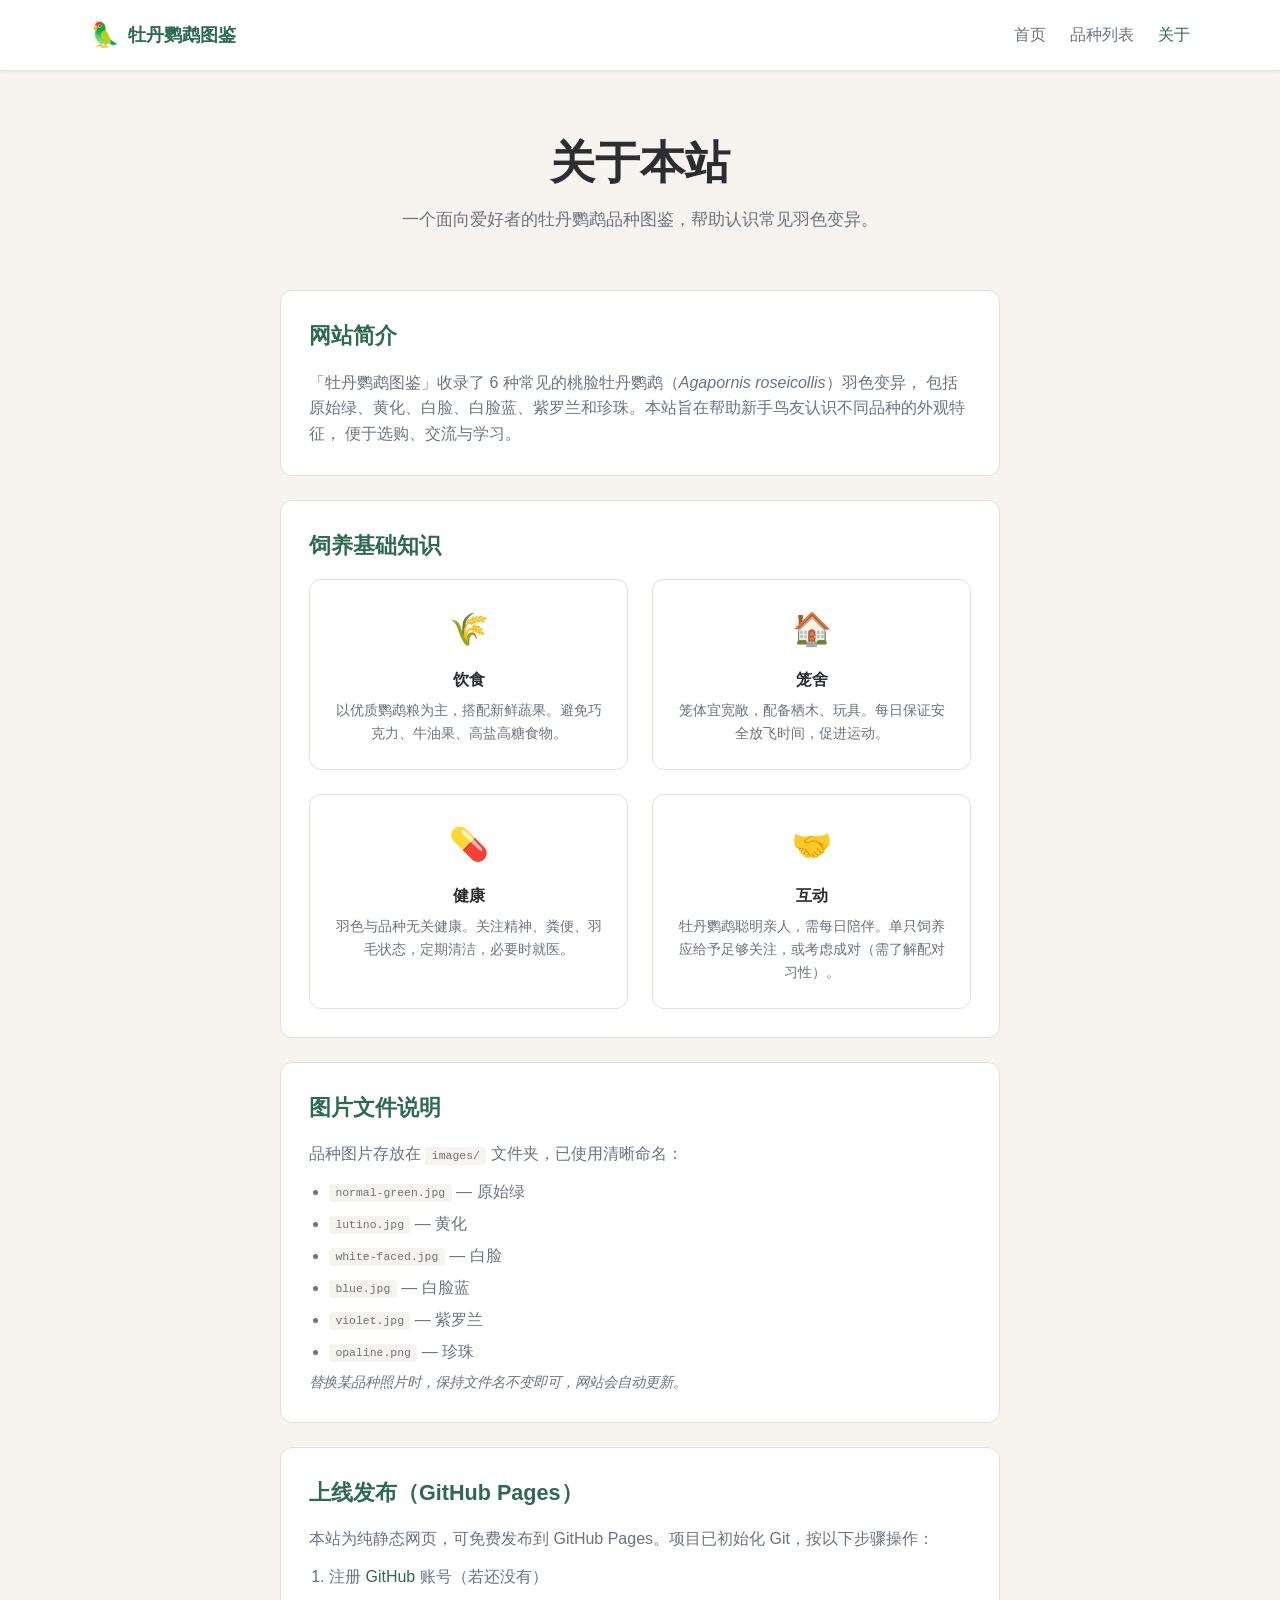
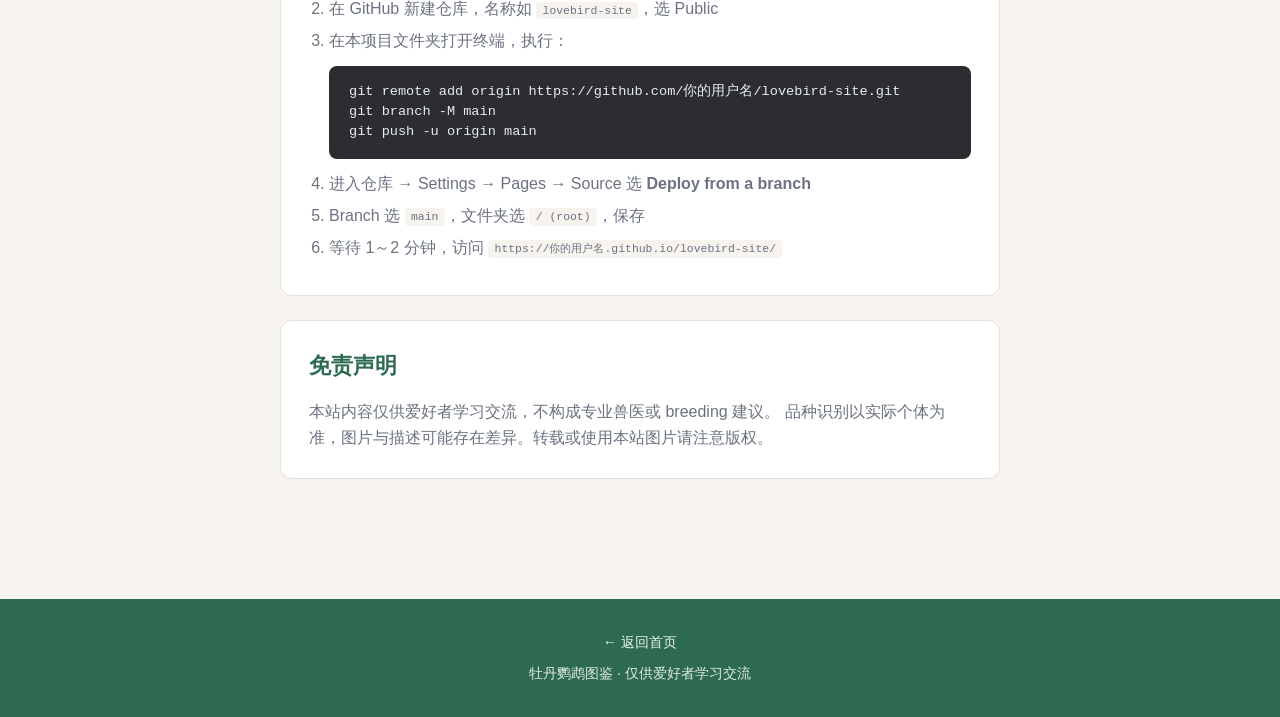
==== about.html @ e8158763 "Initial commit: 牡丹鹦鹉图鉴静态网站，含 6 品种与 GitHub Pages 配置" ====
<!DOCTYPE html>
<html lang="zh-CN">
<head>
  <meta charset="UTF-8">
  <meta name="viewport" content="width=device-width, initial-scale=1.0">
  <title>关于 | 牡丹鹦鹉图鉴</title>
  <meta name="description" content="关于牡丹鹦鹉图鉴网站、饲养基础知识与上线说明。">
  <link rel="stylesheet" href="style.css">
</head>
<body>

  <header class="site-header">
    <div class="container nav">
      <a href="index.html" class="logo">
        <span class="logo-icon">🦜</span>
        <span>牡丹鹦鹉图鉴</span>
      </a>
      <nav>
        <ul class="nav-links">
          <li><a href="index.html">首页</a></li>
          <li><a href="varieties.html">品种列表</a></li>
          <li><a href="about.html" class="active">关于</a></li>
        </ul>
      </nav>
    </div>
  </header>

  <main>
    <section class="hero" style="padding-bottom: 1.5rem;">
      <div class="container">
        <h1>关于本站</h1>
        <p>一个面向爱好者的牡丹鹦鹉品种图鉴，帮助认识常见羽色变异。</p>
      </div>
    </section>

    <section class="section" style="padding-top: 0;">
      <div class="container about-content">

        <article class="about-block">
          <h2>网站简介</h2>
          <p>
            「牡丹鹦鹉图鉴」收录了 6 种常见的桃脸牡丹鹦鹉（<em>Agapornis roseicollis</em>）羽色变异，
            包括原始绿、黄化、白脸、白脸蓝、紫罗兰和珍珠。本站旨在帮助新手鸟友认识不同品种的外观特征，
            便于选购、交流与学习。
          </p>
        </article>

        <article class="about-block">
          <h2>饲养基础知识</h2>
          <div class="features">
            <div class="feature-item">
              <div class="feature-icon">🌾</div>
              <h3>饮食</h3>
              <p>以优质鹦鹉粮为主，搭配新鲜蔬果。避免巧克力、牛油果、高盐高糖食物。</p>
            </div>
            <div class="feature-item">
              <div class="feature-icon">🏠</div>
              <h3>笼舍</h3>
              <p>笼体宜宽敞，配备栖木、玩具。每日保证安全放飞时间，促进运动。</p>
            </div>
            <div class="feature-item">
              <div class="feature-icon">💊</div>
              <h3>健康</h3>
              <p>羽色与品种无关健康。关注精神、粪便、羽毛状态，定期清洁，必要时就医。</p>
            </div>
            <div class="feature-item">
              <div class="feature-icon">🤝</div>
              <h3>互动</h3>
              <p>牡丹鹦鹉聪明亲人，需每日陪伴。单只饲养应给予足够关注，或考虑成对（需了解配对习性）。</p>
            </div>
          </div>
        </article>

        <article class="about-block">
          <h2>图片文件说明</h2>
          <p>品种图片存放在 <code>images/</code> 文件夹，已使用清晰命名：</p>
          <ul class="about-list">
            <li><code>normal-green.jpg</code> — 原始绿</li>
            <li><code>lutino.jpg</code> — 黄化</li>
            <li><code>white-faced.jpg</code> — 白脸</li>
            <li><code>blue.jpg</code> — 白脸蓝</li>
            <li><code>violet.jpg</code> — 紫罗兰</li>
            <li><code>opaline.png</code> — 珍珠</li>
          </ul>
          <p class="about-note">替换某品种照片时，保持文件名不变即可，网站会自动更新。</p>
        </article>

        <article class="about-block">
          <h2>上线发布（GitHub Pages）</h2>
          <p>本站为纯静态网页，可免费发布到 GitHub Pages。项目已初始化 Git，按以下步骤操作：</p>
          <ol class="about-list about-steps">
            <li>注册 <a href="https://github.com/" target="_blank" rel="noopener">GitHub</a> 账号（若还没有）</li>
            <li>在 GitHub 新建仓库，名称如 <code>lovebird-site</code>，选 Public</li>
            <li>在本项目文件夹打开终端，执行：
              <pre class="code-block">git remote add origin https://github.com/你的用户名/lovebird-site.git
git branch -M main
git push -u origin main</pre>
            </li>
            <li>进入仓库 → Settings → Pages → Source 选 <strong>Deploy from a branch</strong></li>
            <li>Branch 选 <code>main</code>，文件夹选 <code>/ (root)</code>，保存</li>
            <li>等待 1～2 分钟，访问 <code>https://你的用户名.github.io/lovebird-site/</code></li>
          </ol>
        </article>

        <article class="about-block">
          <h2>免责声明</h2>
          <p>
            本站内容仅供爱好者学习交流，不构成专业兽医或 breeding 建议。
            品种识别以实际个体为准，图片与描述可能存在差异。转载或使用本站图片请注意版权。
          </p>
        </article>

      </div>
    </section>
  </main>

  <footer class="site-footer">
    <div class="container">
      <p><a href="index.html">← 返回首页</a></p>
      <p style="margin-top: 0.5rem;">牡丹鹦鹉图鉴 · 仅供爱好者学习交流</p>
    </div>
  </footer>

</body>
</html>
---- style.css ----
/* ===== 基础设置 ===== */
*,
*::before,
*::after {
  box-sizing: border-box;
  margin: 0;
  padding: 0;
}

:root {
  --color-bg: #f7f4ef;
  --color-surface: #ffffff;
  --color-primary: #2d6a4f;
  --color-primary-light: #40916c;
  --color-accent: #e07a5f;
  --color-accent-soft: #f4a261;
  --color-text: #2b2d31;
  --color-text-muted: #6b7280;
  --color-border: #e5e0d8;
  --shadow-sm: 0 1px 3px rgba(0, 0, 0, 0.06);
  --shadow-md: 0 4px 20px rgba(45, 106, 79, 0.1);
  --radius: 12px;
  --max-width: 1100px;
}

html {
  scroll-behavior: smooth;
}

body {
  font-family: "Segoe UI", "PingFang SC", "Microsoft YaHei", sans-serif;
  background: var(--color-bg);
  color: var(--color-text);
  line-height: 1.6;
  min-height: 100vh;
}

img {
  max-width: 100%;
  display: block;
}

a {
  color: var(--color-primary);
  text-decoration: none;
}

a:hover {
  color: var(--color-primary-light);
}

/* ===== 布局 ===== */
.container {
  width: min(100% - 2rem, var(--max-width));
  margin-inline: auto;
}

/* ===== 导航 ===== */
.site-header {
  background: var(--color-surface);
  border-bottom: 1px solid var(--color-border);
  position: sticky;
  top: 0;
  z-index: 100;
  box-shadow: var(--shadow-sm);
}

.nav {
  display: flex;
  align-items: center;
  justify-content: space-between;
  padding: 1rem 0;
  gap: 1rem;
}

.logo {
  display: flex;
  align-items: center;
  gap: 0.5rem;
  font-weight: 700;
  font-size: 1.15rem;
  color: var(--color-primary);
}

.logo-icon {
  font-size: 1.5rem;
}

.nav-links {
  display: flex;
  gap: 1.5rem;
  list-style: none;
}

.nav-links a {
  color: var(--color-text-muted);
  font-weight: 500;
  transition: color 0.2s;
}

.nav-links a:hover,
.nav-links a.active {
  color: var(--color-primary);
}

/* ===== 首页 Hero ===== */
.hero {
  padding: 4rem 0 3rem;
  text-align: center;
}

.hero-badge {
  display: inline-block;
  background: rgba(45, 106, 79, 0.1);
  color: var(--color-primary);
  font-size: 0.85rem;
  font-weight: 600;
  padding: 0.35rem 0.85rem;
  border-radius: 999px;
  margin-bottom: 1rem;
}

.hero h1 {
  font-size: clamp(1.8rem, 5vw, 2.8rem);
  line-height: 1.25;
  margin-bottom: 1rem;
  color: var(--color-text);
}

.hero p {
  font-size: 1.05rem;
  color: var(--color-text-muted);
  max-width: 560px;
  margin: 0 auto 2rem;
}

.btn {
  display: inline-block;
  background: var(--color-primary);
  color: #fff;
  padding: 0.75rem 1.5rem;
  border-radius: 999px;
  font-weight: 600;
  transition: background 0.2s, transform 0.15s;
}

.btn:hover {
  background: var(--color-primary-light);
  color: #fff;
  transform: translateY(-1px);
}

.btn-outline {
  background: transparent;
  color: var(--color-primary);
  border: 2px solid var(--color-primary);
  margin-left: 0.75rem;
}

.btn-outline:hover {
  background: var(--color-primary);
  color: #fff;
}

/* ===== 区块标题 ===== */
.section {
  padding: 3rem 0;
}

.section-header {
  text-align: center;
  margin-bottom: 2.5rem;
}

.section-header h2 {
  font-size: 1.75rem;
  margin-bottom: 0.5rem;
}

.section-header p {
  color: var(--color-text-muted);
}

/* ===== 品种卡片网格 ===== */
.variety-grid {
  display: grid;
  grid-template-columns: repeat(auto-fill, minmax(280px, 1fr));
  gap: 1.5rem;
}

.variety-card {
  background: var(--color-surface);
  border-radius: var(--radius);
  overflow: hidden;
  box-shadow: var(--shadow-sm);
  border: 1px solid var(--color-border);
  transition: transform 0.2s, box-shadow 0.2s;
}

.variety-card:hover {
  transform: translateY(-4px);
  box-shadow: var(--shadow-md);
}

.variety-card > a {
  display: block;
}

.variety-card > a:hover img {
  opacity: 0.92;
}

.variety-card img {
  width: 100%;
  height: 200px;
  object-fit: cover;
  background: #e8e4dc;
}

.variety-card-body {
  padding: 1.25rem;
}

.variety-tag {
  display: inline-block;
  font-size: 0.75rem;
  font-weight: 600;
  color: var(--color-accent);
  background: rgba(224, 122, 95, 0.12);
  padding: 0.2rem 0.6rem;
  border-radius: 999px;
  margin-bottom: 0.5rem;
}

.variety-card h3 {
  font-size: 1.15rem;
  margin-bottom: 0.35rem;
}

.variety-en {
  font-size: 0.85rem;
  color: var(--color-text-muted);
  font-style: italic;
  margin-bottom: 0.75rem;
}

.variety-card p {
  font-size: 0.92rem;
  color: var(--color-text-muted);
}

/* ===== 特色说明 ===== */
.features {
  display: grid;
  grid-template-columns: repeat(auto-fit, minmax(240px, 1fr));
  gap: 1.5rem;
}

.feature-item {
  background: var(--color-surface);
  padding: 1.5rem;
  border-radius: var(--radius);
  border: 1px solid var(--color-border);
  text-align: center;
}

.feature-icon {
  font-size: 2rem;
  margin-bottom: 0.75rem;
}

.feature-item h3 {
  font-size: 1rem;
  margin-bottom: 0.4rem;
}

.feature-item p {
  font-size: 0.9rem;
  color: var(--color-text-muted);
}

/* ===== 品种详情（列表页） ===== */
.variety-detail {
  background: var(--color-surface);
  border-radius: var(--radius);
  border: 1px solid var(--color-border);
  overflow: hidden;
  margin-bottom: 2rem;
  display: grid;
  grid-template-columns: 280px 1fr;
  gap: 0;
}

.variety-detail img {
  width: 100%;
  height: 100%;
  min-height: 220px;
  object-fit: cover;
  background: #e8e4dc;
}

.variety-detail-content {
  padding: 1.75rem;
}

.variety-detail-content h2 {
  font-size: 1.4rem;
  margin-bottom: 0.25rem;
}

.trait-list {
  list-style: none;
  margin-top: 1rem;
  display: flex;
  flex-wrap: wrap;
  gap: 0.5rem;
}

.trait-list li {
  background: var(--color-bg);
  border: 1px solid var(--color-border);
  padding: 0.3rem 0.75rem;
  border-radius: 999px;
  font-size: 0.85rem;
  color: var(--color-text-muted);
}

/* ===== 提示框 ===== */
.tip-box {
  background: rgba(45, 106, 79, 0.08);
  border-left: 4px solid var(--color-primary);
  padding: 1rem 1.25rem;
  border-radius: 0 var(--radius) var(--radius) 0;
  margin: 2rem 0;
  font-size: 0.92rem;
  color: var(--color-text-muted);
}

/* ===== 关于页 ===== */
.about-content {
  max-width: 720px;
}

.about-block {
  background: var(--color-surface);
  border: 1px solid var(--color-border);
  border-radius: var(--radius);
  padding: 1.75rem;
  margin-bottom: 1.5rem;
}

.about-block h2 {
  font-size: 1.35rem;
  margin-bottom: 1rem;
  color: var(--color-primary);
}

.about-block p {
  color: var(--color-text-muted);
  margin-bottom: 0.75rem;
}

.about-block p:last-child {
  margin-bottom: 0;
}

.about-list {
  margin: 0.75rem 0 0 1.25rem;
  color: var(--color-text-muted);
}

.about-list li {
  margin-bottom: 0.4rem;
}

.about-steps {
  list-style: decimal;
}

.about-note {
  font-size: 0.9rem;
  font-style: italic;
}

.code-block {
  background: #2b2d31;
  color: #e9ecef;
  padding: 1rem 1.25rem;
  border-radius: 8px;
  overflow-x: auto;
  font-size: 0.85rem;
  line-height: 1.5;
  margin: 0.75rem 0;
  white-space: pre-wrap;
}

.about-block code {
  background: var(--color-bg);
  padding: 0.15rem 0.4rem;
  border-radius: 4px;
  font-size: 0.88em;
}

/* ===== 页脚 ===== */
.site-footer {
  background: var(--color-primary);
  color: rgba(255, 255, 255, 0.85);
  padding: 2rem 0;
  margin-top: 3rem;
  text-align: center;
  font-size: 0.9rem;
}

.site-footer a {
  color: rgba(255, 255, 255, 0.9);
}

/* ===== 响应式 ===== */
@media (max-width: 640px) {
  .nav-links {
    gap: 1rem;
    font-size: 0.9rem;
  }

  .hero {
    padding: 2.5rem 0 2rem;
  }

  .btn-outline {
    display: block;
    margin: 0.75rem auto 0;
    width: fit-content;
  }

  .variety-detail {
    grid-template-columns: 1fr;
  }

  .variety-detail img {
    height: 200px;
  }
}
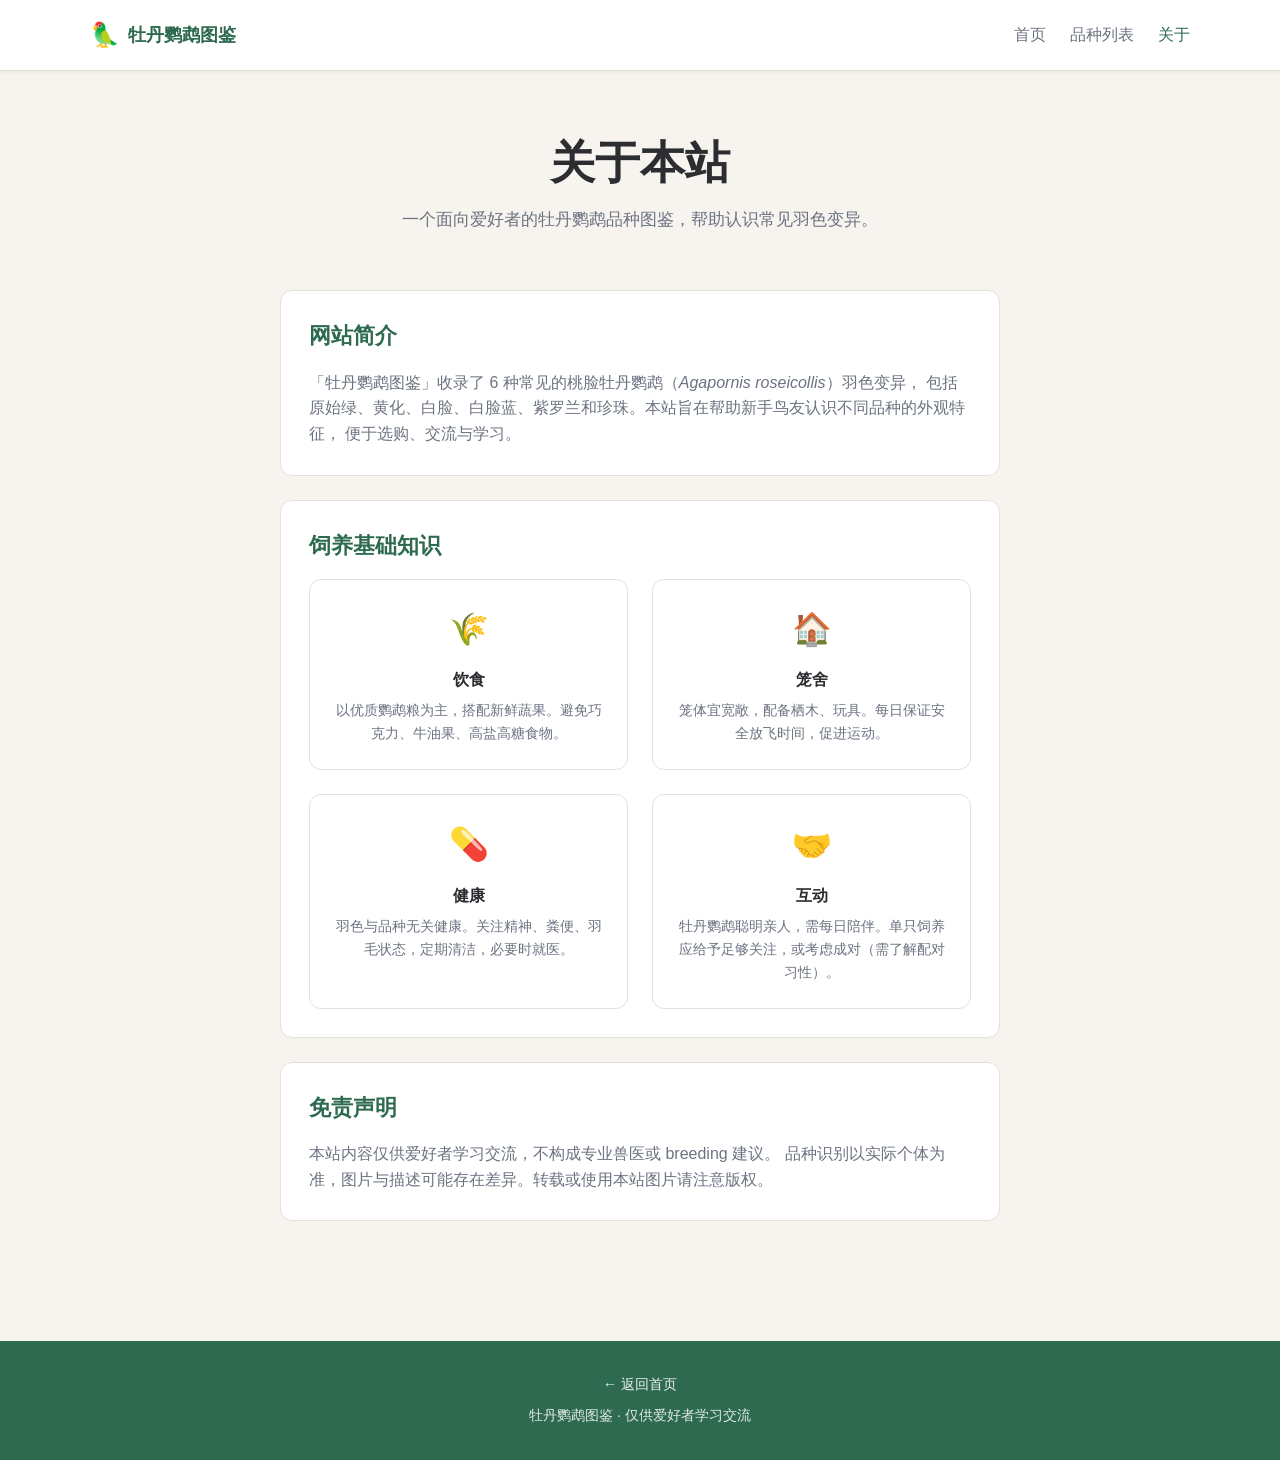
==== commit c2a5e7e7: "Add files via upload" ====
--- a/about.html
+++ b/about.html
@@ -1,125 +1,94 @@
-<!DOCTYPE html>
-<html lang="zh-CN">
-<head>
-  <meta charset="UTF-8">
-  <meta name="viewport" content="width=device-width, initial-scale=1.0">
-  <title>关于 | 牡丹鹦鹉图鉴</title>
-  <meta name="description" content="关于牡丹鹦鹉图鉴网站、饲养基础知识与上线说明。">
-  <link rel="stylesheet" href="style.css">
-</head>
-<body>
-
-  <header class="site-header">
-    <div class="container nav">
-      <a href="index.html" class="logo">
-        <span class="logo-icon">🦜</span>
-        <span>牡丹鹦鹉图鉴</span>
-      </a>
-      <nav>
-        <ul class="nav-links">
-          <li><a href="index.html">首页</a></li>
-          <li><a href="varieties.html">品种列表</a></li>
-          <li><a href="about.html" class="active">关于</a></li>
-        </ul>
-      </nav>
-    </div>
-  </header>
-
-  <main>
-    <section class="hero" style="padding-bottom: 1.5rem;">
-      <div class="container">
-        <h1>关于本站</h1>
-        <p>一个面向爱好者的牡丹鹦鹉品种图鉴，帮助认识常见羽色变异。</p>
-      </div>
-    </section>
-
-    <section class="section" style="padding-top: 0;">
-      <div class="container about-content">
-
-        <article class="about-block">
-          <h2>网站简介</h2>
-          <p>
-            「牡丹鹦鹉图鉴」收录了 6 种常见的桃脸牡丹鹦鹉（<em>Agapornis roseicollis</em>）羽色变异，
-            包括原始绿、黄化、白脸、白脸蓝、紫罗兰和珍珠。本站旨在帮助新手鸟友认识不同品种的外观特征，
-            便于选购、交流与学习。
-          </p>
-        </article>
-
-        <article class="about-block">
-          <h2>饲养基础知识</h2>
-          <div class="features">
-            <div class="feature-item">
-              <div class="feature-icon">🌾</div>
-              <h3>饮食</h3>
-              <p>以优质鹦鹉粮为主，搭配新鲜蔬果。避免巧克力、牛油果、高盐高糖食物。</p>
-            </div>
-            <div class="feature-item">
-              <div class="feature-icon">🏠</div>
-              <h3>笼舍</h3>
-              <p>笼体宜宽敞，配备栖木、玩具。每日保证安全放飞时间，促进运动。</p>
-            </div>
-            <div class="feature-item">
-              <div class="feature-icon">💊</div>
-              <h3>健康</h3>
-              <p>羽色与品种无关健康。关注精神、粪便、羽毛状态，定期清洁，必要时就医。</p>
-            </div>
-            <div class="feature-item">
-              <div class="feature-icon">🤝</div>
-              <h3>互动</h3>
-              <p>牡丹鹦鹉聪明亲人，需每日陪伴。单只饲养应给予足够关注，或考虑成对（需了解配对习性）。</p>
-            </div>
-          </div>
-        </article>
-
-        <article class="about-block">
-          <h2>图片文件说明</h2>
-          <p>品种图片存放在 <code>images/</code> 文件夹，已使用清晰命名：</p>
-          <ul class="about-list">
-            <li><code>normal-green.jpg</code> — 原始绿</li>
-            <li><code>lutino.jpg</code> — 黄化</li>
-            <li><code>white-faced.jpg</code> — 白脸</li>
-            <li><code>blue.jpg</code> — 白脸蓝</li>
-            <li><code>violet.jpg</code> — 紫罗兰</li>
-            <li><code>opaline.png</code> — 珍珠</li>
-          </ul>
-          <p class="about-note">替换某品种照片时，保持文件名不变即可，网站会自动更新。</p>
-        </article>
-
-        <article class="about-block">
-          <h2>上线发布（GitHub Pages）</h2>
-          <p>本站为纯静态网页，可免费发布到 GitHub Pages。项目已初始化 Git，按以下步骤操作：</p>
-          <ol class="about-list about-steps">
-            <li>注册 <a href="https://github.com/" target="_blank" rel="noopener">GitHub</a> 账号（若还没有）</li>
-            <li>在 GitHub 新建仓库，名称如 <code>lovebird-site</code>，选 Public</li>
-            <li>在本项目文件夹打开终端，执行：
-              <pre class="code-block">git remote add origin https://github.com/你的用户名/lovebird-site.git
-git branch -M main
-git push -u origin main</pre>
-            </li>
-            <li>进入仓库 → Settings → Pages → Source 选 <strong>Deploy from a branch</strong></li>
-            <li>Branch 选 <code>main</code>，文件夹选 <code>/ (root)</code>，保存</li>
-            <li>等待 1～2 分钟，访问 <code>https://你的用户名.github.io/lovebird-site/</code></li>
-          </ol>
-        </article>
-
-        <article class="about-block">
-          <h2>免责声明</h2>
-          <p>
-            本站内容仅供爱好者学习交流，不构成专业兽医或 breeding 建议。
-            品种识别以实际个体为准，图片与描述可能存在差异。转载或使用本站图片请注意版权。
-          </p>
-        </article>
-
-      </div>
-    </section>
-  </main>
-
-  <footer class="site-footer">
-    <div class="container">
-      <p><a href="index.html">← 返回首页</a></p>
-      <p style="margin-top: 0.5rem;">牡丹鹦鹉图鉴 · 仅供爱好者学习交流</p>
-    </div>
-  </footer>
-
-</body>
-</html>
+<!DOCTYPE html>
+<html lang="zh-CN">
+<head>
+  <meta charset="UTF-8">
+  <meta name="viewport" content="width=device-width, initial-scale=1.0">
+  <title>关于 | 牡丹鹦鹉图鉴</title>
+  <meta name="description" content="关于牡丹鹦鹉图鉴网站、饲养基础知识与上线说明。">
+  <link rel="stylesheet" href="style.css">
+</head>
+<body>
+
+  <header class="site-header">
+    <div class="container nav">
+      <a href="index.html" class="logo">
+        <span class="logo-icon">🦜</span>
+        <span>牡丹鹦鹉图鉴</span>
+      </a>
+      <nav>
+        <ul class="nav-links">
+          <li><a href="index.html">首页</a></li>
+          <li><a href="varieties.html">品种列表</a></li>
+          <li><a href="about.html" class="active">关于</a></li>
+        </ul>
+      </nav>
+    </div>
+  </header>
+
+  <main>
+    <section class="hero" style="padding-bottom: 1.5rem;">
+      <div class="container">
+        <h1>关于本站</h1>
+        <p>一个面向爱好者的牡丹鹦鹉品种图鉴，帮助认识常见羽色变异。</p>
+      </div>
+    </section>
+
+    <section class="section" style="padding-top: 0;">
+      <div class="container about-content">
+
+        <article class="about-block">
+          <h2>网站简介</h2>
+          <p>
+            「牡丹鹦鹉图鉴」收录了 6 种常见的桃脸牡丹鹦鹉（<em>Agapornis roseicollis</em>）羽色变异，
+            包括原始绿、黄化、白脸、白脸蓝、紫罗兰和珍珠。本站旨在帮助新手鸟友认识不同品种的外观特征，
+            便于选购、交流与学习。
+          </p>
+        </article>
+
+        <article class="about-block">
+          <h2>饲养基础知识</h2>
+          <div class="features">
+            <div class="feature-item">
+              <div class="feature-icon">🌾</div>
+              <h3>饮食</h3>
+              <p>以优质鹦鹉粮为主，搭配新鲜蔬果。避免巧克力、牛油果、高盐高糖食物。</p>
+            </div>
+            <div class="feature-item">
+              <div class="feature-icon">🏠</div>
+              <h3>笼舍</h3>
+              <p>笼体宜宽敞，配备栖木、玩具。每日保证安全放飞时间，促进运动。</p>
+            </div>
+            <div class="feature-item">
+              <div class="feature-icon">💊</div>
+              <h3>健康</h3>
+              <p>羽色与品种无关健康。关注精神、粪便、羽毛状态，定期清洁，必要时就医。</p>
+            </div>
+            <div class="feature-item">
+              <div class="feature-icon">🤝</div>
+              <h3>互动</h3>
+              <p>牡丹鹦鹉聪明亲人，需每日陪伴。单只饲养应给予足够关注，或考虑成对（需了解配对习性）。</p>
+            </div>
+          </div>
+        </article>
+
+        <article class="about-block">
+          <h2>免责声明</h2>
+          <p>
+            本站内容仅供爱好者学习交流，不构成专业兽医或 breeding 建议。
+            品种识别以实际个体为准，图片与描述可能存在差异。转载或使用本站图片请注意版权。
+          </p>
+        </article>
+
+      </div>
+    </section>
+  </main>
+
+  <footer class="site-footer">
+    <div class="container">
+      <p><a href="index.html">← 返回首页</a></p>
+      <p style="margin-top: 0.5rem;">牡丹鹦鹉图鉴 · 仅供爱好者学习交流</p>
+    </div>
+  </footer>
+
+</body>
+</html>
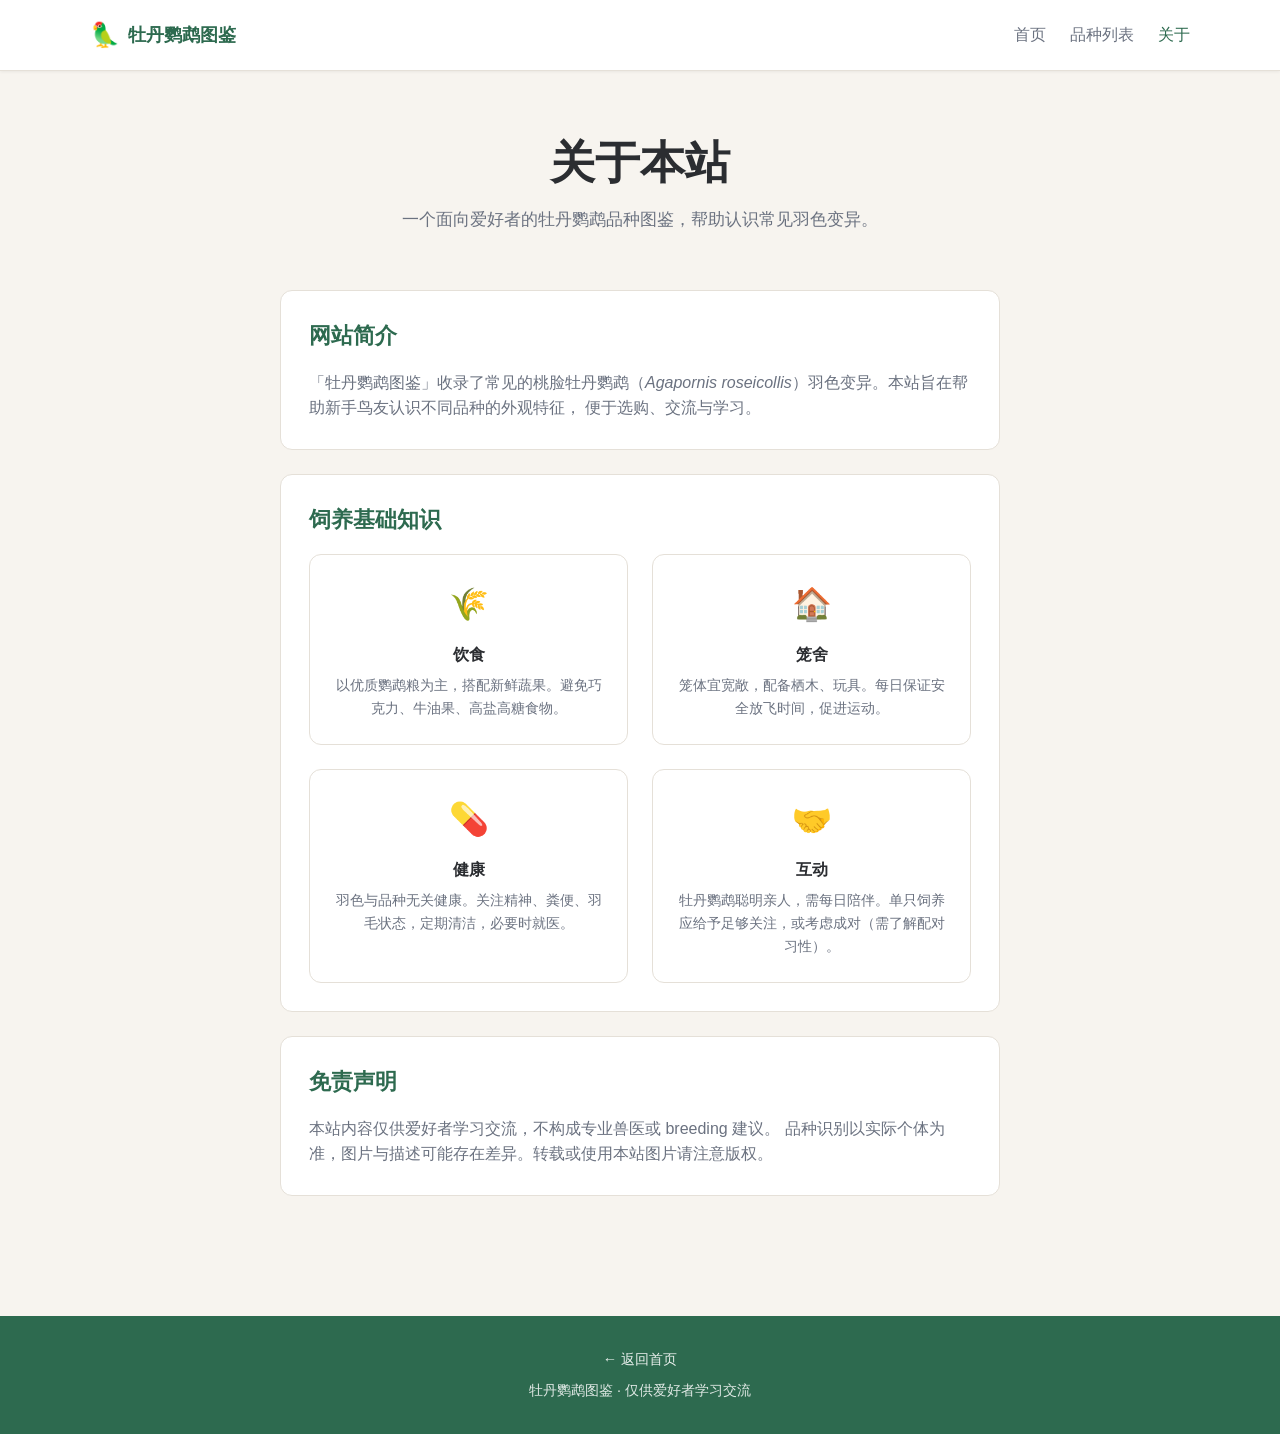
==== commit de9976fe: "Add files via upload" ====
--- a/about.html
+++ b/about.html
@@ -39,8 +39,7 @@
         <article class="about-block">
           <h2>网站简介</h2>
           <p>
-            「牡丹鹦鹉图鉴」收录了 6 种常见的桃脸牡丹鹦鹉（<em>Agapornis roseicollis</em>）羽色变异，
-            包括原始绿、黄化、白脸、白脸蓝、紫罗兰和珍珠。本站旨在帮助新手鸟友认识不同品种的外观特征，
+            「牡丹鹦鹉图鉴」收录了常见的桃脸牡丹鹦鹉（<em>Agapornis roseicollis</em>）羽色变异。本站旨在帮助新手鸟友认识不同品种的外观特征，
             便于选购、交流与学习。
           </p>
         </article>
